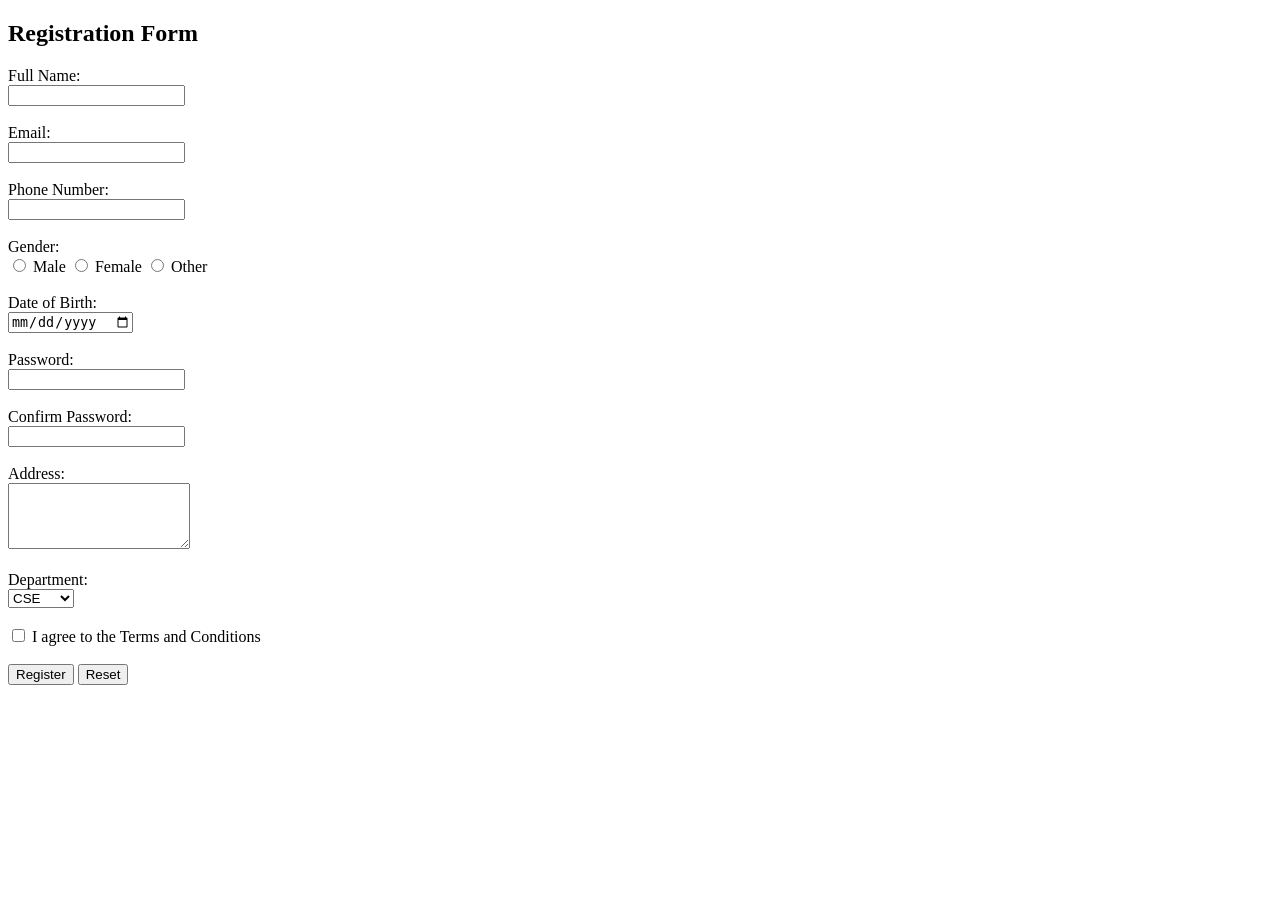
==== form.html @ c09b303b "First Lab" ====
<!DOCTYPE html>
<html>

<head>
    <meta charset="UTF-8">
    <meta name="viewport" content="width=device-width, initial-scale=1.0">
    <title>Registration Form</title>
    
</head>

<body>

    <h2>
        Registration Form
    </h2>

    <form action="#" method="post">

        <label for="fullname">Full Name:</label><br>
        <input type="text" id="fullname" name="fullname" required><br><br>

        <label for="email">Email:</label><br>
        <input type="email" id="email" name="email" required><br><br>

        <label for="phone">Phone Number:</label><br>
        <input type="tel" id="phone" name="phone" required><br><br>

        <label>Gender:</label><br>

        <input type="radio" id="male" name="gender" value="Male">
        <label for="male">Male</label>

        <input type="radio" id="female" name="gender" value="Female">
        <label for="female">Female</label>

        <input type="radio" id="other" name="gender" value="Other">
        <label for="other">Other</label><br><br>

        <label for="dob">Date of Birth:</label><br>
        <input type="date" id="dob" name="dob"><br><br>

        <label for="password">Password:</label><br>
        <input type="password" id="password" name="password" required><br><br>

        <label for="confirmPassword">Confirm Password:</label><br>
        <input type="password" id="confirmPassword" name="confirmPassword" required><br><br>

        <label for="address">Address:</label><br>
        <textarea id="address" name="address" rows="4"></textarea><br><br>

        <label for="department">Department:</label><br>
        <select id="department" name="department">
            <option value="CSE">CSE</option>
            <option value="EEE">EEE</option>
            <option value="BBA">BBA</option>
            <option value="English">English</option>
        </select><br><br>

        <input type="checkbox" id="terms" name="terms" required>
        <label for="terms">I agree to the Terms and Conditions</label><br><br>


        <input type="submit" value="Register" ;>

        <input type="reset" value="Reset" ;>
    </form>

</body>

</html>
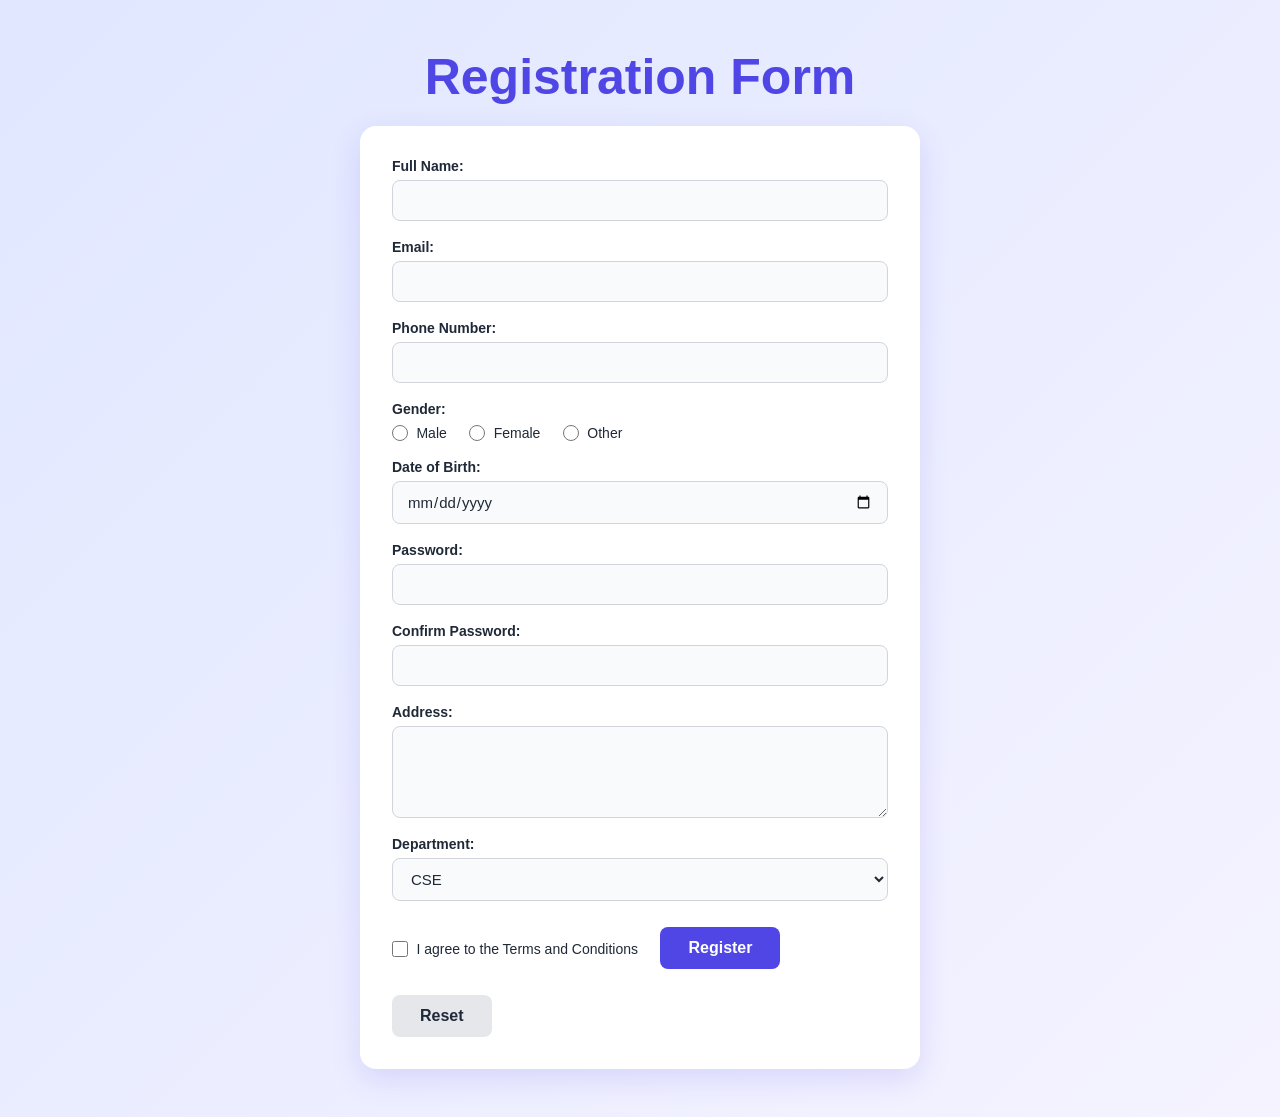
==== commit 450462b4: "2nd Lab Task" ====
--- a/form.html
+++ b/form.html
@@ -5,6 +5,7 @@
     <meta charset="UTF-8">
     <meta name="viewport" content="width=device-width, initial-scale=1.0">
     <title>Registration Form</title>
+    <link rel="stylesheet" href="style.css">
     
 </head>
 
--- a/style.css
+++ b/style.css
@@ -0,0 +1,151 @@
+:root {
+    --primary: #4f46e5;
+    --primary-dark: #4338ca;
+    --text: #1f2937;
+    --border: #d1d5db;
+}
+
+* {
+    box-sizing: border-box;
+}
+
+body {
+    margin: 20;
+    padding: 40px 16px;
+    font-family: "Segoe UI", Roboto, Helvetica, Arial, sans-serif;
+    color: var(--text);
+    background: linear-gradient(135deg, #e0e7ff 0%, #f5f3ff 100%);
+    min-height: 100vh;
+}
+
+ 
+h2 {
+    max-width: 560px;
+    margin: 0 auto 20px;
+    text-align: center;
+    font-size: 50px;
+    color: var(--primary);
+}
+
+ 
+form {
+    max-width: 560px;
+    margin: 0 auto;
+    padding: 32px;
+    background: #fff;
+    border-radius: 16px;
+    box-shadow: 0 10px 30px rgba(79, 70, 229, 0.15);
+}
+
+ 
+br {
+    display: none;
+}
+
+ 
+label {
+    display: block;
+    margin-top: 18px;
+    margin-bottom: 6px;
+    font-size: 14px;
+    font-weight: 600;
+}
+
+form label:first-child {
+    margin-top: 0;
+}
+
+ 
+input[type="text"],
+input[type="email"],
+input[type="tel"],
+input[type="date"],
+input[type="password"],
+textarea,
+select {
+    display: block;
+    width: 100%;
+    padding: 11px 14px;
+    font-size: 15px;
+    font-family: inherit;
+    color: var(--text);
+    background: #f9fafb;
+    border: 1px solid var(--border);
+    border-radius: 8px;
+    transition: border-color .2s, box-shadow .2s, background .2s;
+}
+
+textarea {
+    resize: vertical;
+}
+
+input:focus,
+textarea:focus,
+select:focus {
+    outline: none;
+    background: #fff;
+    border-color: var(--primary);
+    box-shadow: 0 0 0 3px rgba(79, 70, 229, 0.18);
+}
+  
+input[type="radio"],
+input[type="checkbox"] {
+    width: 16px;
+    height: 16px;
+    margin: 0 4px 0 0;
+    vertical-align: middle;
+    accent-color: var(--primary);
+    cursor: pointer;
+}
+
+input[type="radio"]+label,
+input[type="checkbox"]+label {
+    display: inline-block;
+    margin: 0 18px 0 0;
+    font-weight: 500;
+    vertical-align: middle;
+    cursor: pointer;
+}
+
+ 
+input[type="submit"],
+input[type="reset"] {
+    margin-top: 26px;
+    margin-right: 10px;
+    padding: 12px 28px;
+    font-size: 16px;
+    font-weight: 600;
+    border: none;
+    border-radius: 8px;
+    cursor: pointer;
+    transition: background .2s, transform .1s;
+}
+
+input[type="submit"] {
+    background: var(--primary);
+    color: #fff;
+}
+
+input[type="submit"]:hover {
+    background: var(--primary-dark);
+}
+
+input[type="reset"] {
+    background: #e5e7eb;
+    color: var(--text);
+}
+
+input[type="reset"]:hover {
+    background: #d1d5db;
+}
+
+input[type="submit"]:active,
+input[type="reset"]:active {
+    transform: scale(0.98);
+}
+
+@media (max-width: 480px) {
+    form {
+        padding: 22px 18px;
+    }
+}
